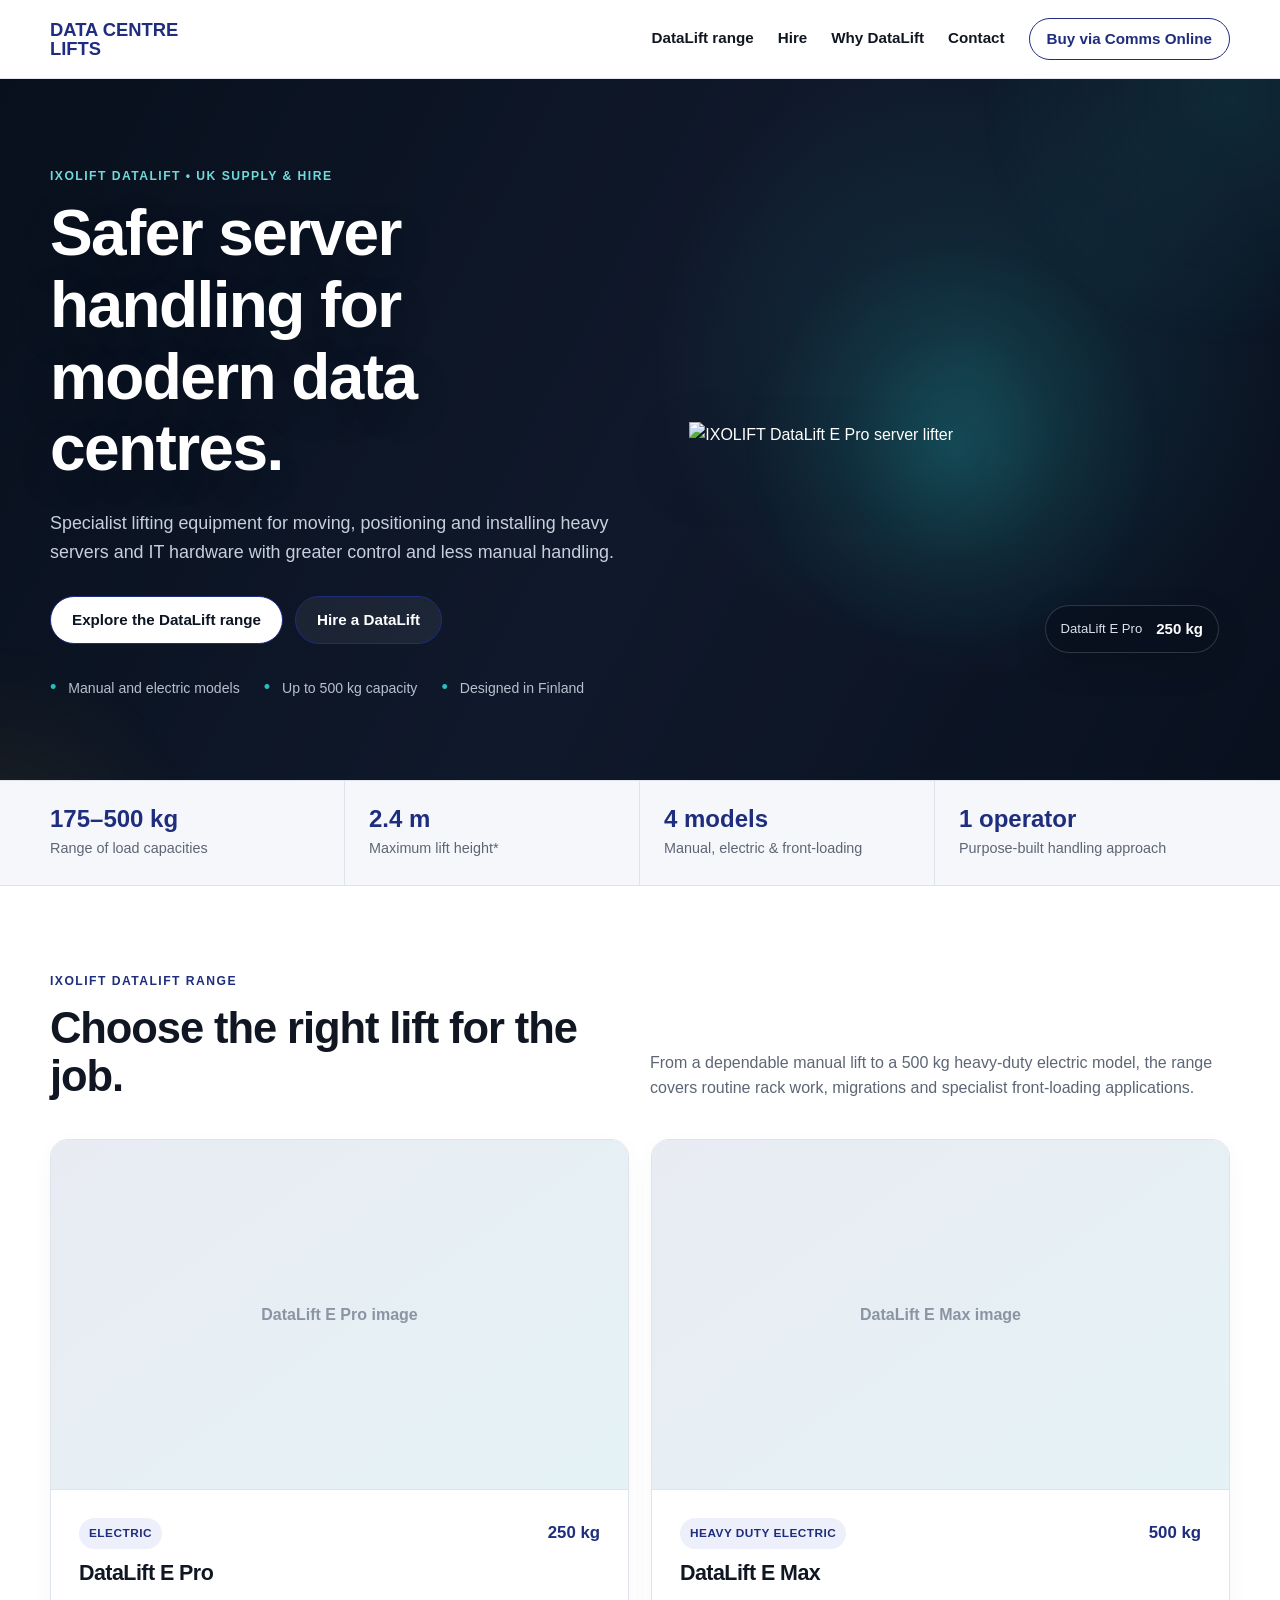
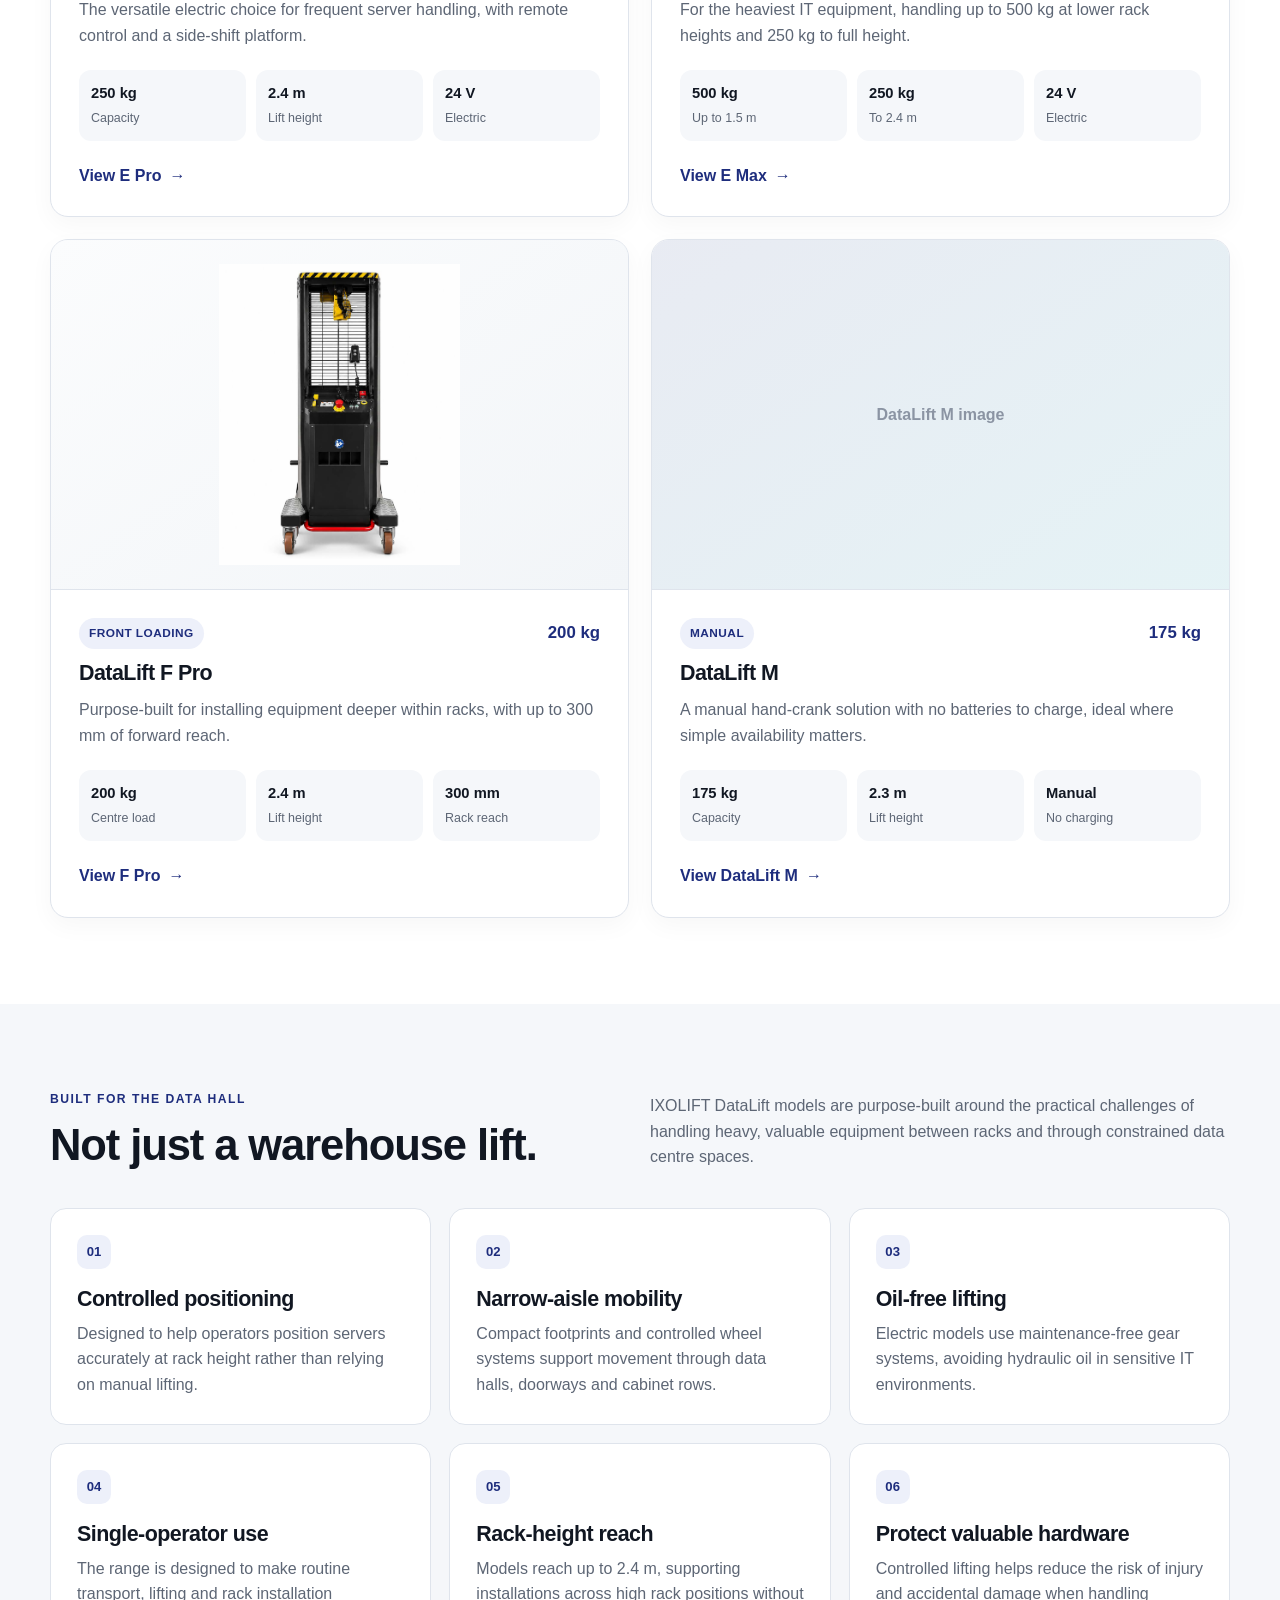
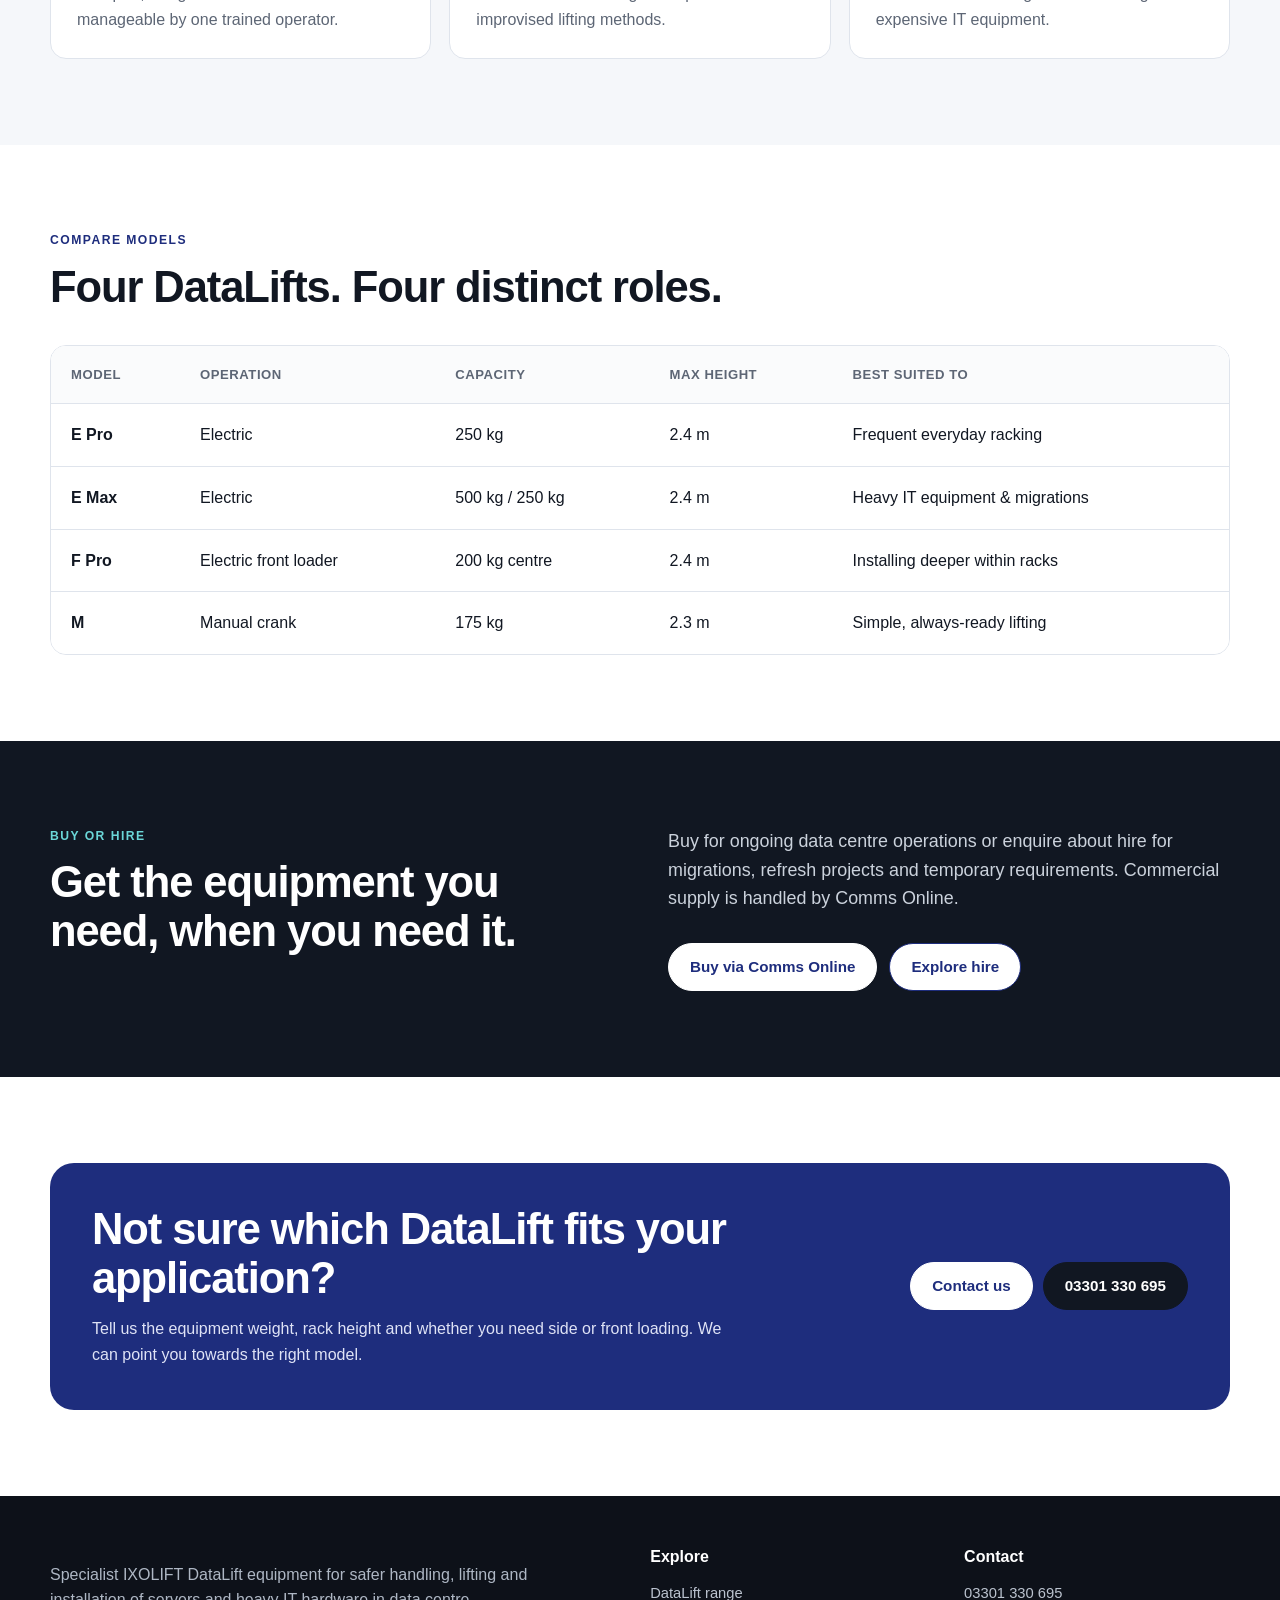
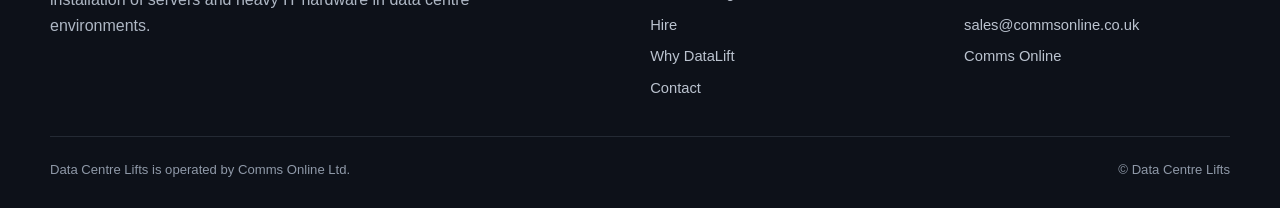
==== index.html @ be3b5c16 "Add DataLift F Pro product images" ====
<!doctype html>
<html lang="en-GB">

<head>
  <meta charset="utf-8">
  <meta name="viewport" content="width=device-width,initial-scale=1">

  <title>Data Centre Lifts | IXOLIFT Server Lifts UK</title>

  <meta
    name="description"
    content="IXOLIFT DataLift server lifting equipment for UK data centres. Compare E Pro, E Max, F Pro and manual DataLift M models, with purchase and hire options."
  >

  <link
    rel="canonical"
    href="https://datacentrelifts.co.uk/"
  >

  <meta
    name="robots"
    content="index,follow,max-image-preview:large"
  >

  <meta
    property="og:type"
    content="website"
  >

  <meta
    property="og:site_name"
    content="Data Centre Lifts"
  >

  <meta
    property="og:title"
    content="Data Centre Lifts | IXOLIFT Server Lifts UK"
  >

  <meta
    property="og:description"
    content="IXOLIFT DataLift server lifting equipment for UK data centres. Compare E Pro, E Max, F Pro and manual DataLift M models, with purchase and hire options."
  >

  <meta
    property="og:url"
    content="https://datacentrelifts.co.uk/"
  >

  <meta
    property="og:image"
    content="https://datacentrelifts.co.uk/images/og-data-centre-lifts.jpg"
  >

  <meta
    name="twitter:card"
    content="summary_large_image"
  >

  <link
    rel="stylesheet"
    href="styles.css"
  >

  <link
    rel="icon"
    href="images/favicon.png"
  >

  <script type="application/ld+json">
  {
    "@context":"https://schema.org",
    "@graph":[
      {
        "@type":"Organization",
        "@id":"https://datacentrelifts.co.uk/#organization",
        "name":"Data Centre Lifts",
        "url":"https://datacentrelifts.co.uk/",
        "telephone":"+44 3301 330 695",
        "email":"sales@commsonline.co.uk",
        "parentOrganization":{
          "@type":"Organization",
          "name":"Comms Online Ltd",
          "url":"https://commsonline.co.uk/"
        }
      },
      {
        "@type":"WebSite",
        "@id":"https://datacentrelifts.co.uk/#website",
        "url":"https://datacentrelifts.co.uk/",
        "name":"Data Centre Lifts",
        "publisher":{
          "@id":"https://datacentrelifts.co.uk/#organization"
        }
      }
    ]
  }
  </script>

</head>

<body>

<header class="site-header">

  <div class="container header-inner">

    <a
      class="brand"
      href="index.html"
      aria-label="Data Centre Lifts home"
    >

      <img
        src="images/data-centre-lifts-logo.png"
        alt="Data Centre Lifts"
        onerror="this.style.display='none';this.nextElementSibling.style.display='block';"
      >

      <span class="brand-fallback">
        DATA CENTRE<br>LIFTS
      </span>

    </a>

    <button
      class="menu-btn"
      aria-label="Open navigation"
      aria-expanded="false"
    >
      <span></span>
      <span></span>
      <span></span>
    </button>

    <nav
      class="nav"
      aria-label="Main navigation"
    >

      <a href="index.html#range">
        DataLift range
      </a>

      <a href="hire.html">
        Hire
      </a>

      <a href="index.html#why">
        Why DataLift
      </a>

      <a href="contact.html">
        Contact
      </a>

      <a
        class="header-cta"
        href="https://commsonline.co.uk/collections/server-lifters"
        target="_blank"
        rel="noopener"
      >
        Buy via Comms Online
      </a>

    </nav>

  </div>

</header>

<main>

<section class="hero hero-network">

  <canvas
    id="network-canvas"
    class="network-canvas"
    aria-hidden="true"
  ></canvas>

  <div
    class="hero-orb hero-orb-one"
    aria-hidden="true"
  ></div>

  <div
    class="hero-orb hero-orb-two"
    aria-hidden="true"
  ></div>

  <div class="container hero-grid">

    <div class="hero-copy">

      <p class="eyebrow">
        IXOLIFT DataLift • UK supply &amp; hire
      </p>

      <h1>
        Safer server handling for modern data centres.
      </h1>

      <p class="lead">
        Specialist lifting equipment for moving,
        positioning and installing heavy servers
        and IT hardware with greater control and
        less manual handling.
      </p>

      <div class="button-row">

        <a
          class="btn btn-hero-primary"
          href="#range"
        >
          Explore the DataLift range
        </a>

        <a
          class="btn btn-hero-secondary"
          href="hire.html"
        >
          Hire a DataLift
        </a>

      </div>

      <div class="hero-note">

        <span>
          Manual and electric models
        </span>

        <span>
          Up to 500 kg capacity
        </span>

        <span>
          Designed in Finland
        </span>

      </div>

    </div>

    <div class="hero-product-wrap">

      <div
        class="hero-product-glow"
        aria-hidden="true"
      ></div>

      <img
        class="hero-product"
        src="images/datalift-e-pro-hero.webp"
        alt="IXOLIFT DataLift E Pro server lifter"
      >

      <div class="hero-model-badge">

        <span>
          DataLift E Pro
        </span>

        <strong>
          250 kg
        </strong>

      </div>

    </div>

  </div>

</section>


<section
  class="stats"
  aria-label="DataLift range summary"
>

  <div class="container stats-grid">

    <div class="stat">
      <strong>175–500 kg</strong>
      <span>Range of load capacities</span>
    </div>

    <div class="stat">
      <strong>2.4 m</strong>
      <span>Maximum lift height*</span>
    </div>

    <div class="stat">
      <strong>4 models</strong>
      <span>Manual, electric &amp; front-loading</span>
    </div>

    <div class="stat">
      <strong>1 operator</strong>
      <span>Purpose-built handling approach</span>
    </div>

  </div>

</section>


<section
  class="section"
  id="range"
>

  <div class="container">

    <div class="section-head">

      <div>

        <p class="eyebrow">
          IXOLIFT DataLift range
        </p>

        <h2>
          Choose the right lift for the job.
        </h2>

      </div>

      <p>
        From a dependable manual lift to a
        500 kg heavy-duty electric model,
        the range covers routine rack work,
        migrations and specialist front-loading
        applications.
      </p>

    </div>


    <div class="product-grid">


      <article class="product-card">

        <div
          class="product-image"
          data-placeholder="DataLift E Pro image"
        >

          <img
            src="images/datalift-e-pro-front.webp"
            alt="IXOLIFT DataLift E Pro 250kg electric server lifter"
            onerror="this.remove()"
          >

        </div>

        <div class="product-body">

          <div class="product-topline">

            <span class="pill">
              Electric
            </span>

            <span class="capacity">
              250 kg
            </span>

          </div>

          <h3>
            DataLift E Pro
          </h3>

          <p>
            The versatile electric choice for
            frequent server handling, with
            remote control and a side-shift platform.
          </p>

          <div class="spec-mini">

            <div>
              <strong>250 kg</strong>
              <span>Capacity</span>
            </div>

            <div>
              <strong>2.4 m</strong>
              <span>Lift height</span>
            </div>

            <div>
              <strong>24 V</strong>
              <span>Electric</span>
            </div>

          </div>

          <a
            class="text-link"
            href="datalift-e-pro.html"
          >
            View E Pro
            <span>→</span>
          </a>

        </div>

      </article>


      <article class="product-card">

        <div
          class="product-image"
          data-placeholder="DataLift E Max image"
        >

          <img
            src="images/datalift-e-max-side.webp"
            alt="IXOLIFT DataLift E Max 500kg heavy-duty server lifter"
            onerror="this.remove()"
          >

        </div>

        <div class="product-body">

          <div class="product-topline">

            <span class="pill">
              Heavy duty electric
            </span>

            <span class="capacity">
              500 kg
            </span>

          </div>

          <h3>
            DataLift E Max
          </h3>

          <p>
            For the heaviest IT equipment,
            handling up to 500 kg at lower
            rack heights and 250 kg to full height.
          </p>

          <div class="spec-mini">

            <div>
              <strong>500 kg</strong>
              <span>Up to 1.5 m</span>
            </div>

            <div>
              <strong>250 kg</strong>
              <span>To 2.4 m</span>
            </div>

            <div>
              <strong>24 V</strong>
              <span>Electric</span>
            </div>

          </div>

          <a
            class="text-link"
            href="datalift-e-max.html"
          >
            View E Max
            <span>→</span>
          </a>

        </div>

      </article>


      <article class="product-card">

        <div
          class="product-image"
          data-placeholder="DataLift F Pro front view"
        >

          <img
            src="images/datalift-f-pro-front.jpg"
            alt="IXOLIFT DataLift F Pro front-loading server lifter"
            onerror="this.remove()"
          >

        </div>

        <div class="product-body">

          <div class="product-topline">

            <span class="pill">
              Front loading
            </span>

            <span class="capacity">
              200 kg
            </span>

          </div>

          <h3>
            DataLift F Pro
          </h3>

          <p>
            Purpose-built for installing equipment
            deeper within racks, with up to
            300 mm of forward reach.
          </p>

          <div class="spec-mini">

            <div>
              <strong>200 kg</strong>
              <span>Centre load</span>
            </div>

            <div>
              <strong>2.4 m</strong>
              <span>Lift height</span>
            </div>

            <div>
              <strong>300 mm</strong>
              <span>Rack reach</span>
            </div>

          </div>

          <a
            class="text-link"
            href="datalift-f-pro.html"
          >
            View F Pro
            <span>→</span>
          </a>

        </div>

      </article>


      <article class="product-card">

        <div
          class="product-image"
          data-placeholder="DataLift M image"
        >

          <img
            src="images/datalift-m-equipment-lifter.jpg"
            alt="IXOLIFT DataLift M 175kg manual server lifter"
            onerror="this.remove()"
          >

        </div>

        <div class="product-body">

          <div class="product-topline">

            <span class="pill">
              Manual
            </span>

            <span class="capacity">
              175 kg
            </span>

          </div>

          <h3>
            DataLift M
          </h3>

          <p>
            A manual hand-crank solution with
            no batteries to charge, ideal where
            simple availability matters.
          </p>

          <div class="spec-mini">

            <div>
              <strong>175 kg</strong>
              <span>Capacity</span>
            </div>

            <div>
              <strong>2.3 m</strong>
              <span>Lift height</span>
            </div>

            <div>
              <strong>Manual</strong>
              <span>No charging</span>
            </div>

          </div>

          <a
            class="text-link"
            href="datalift-m.html"
          >
            View DataLift M
            <span>→</span>
          </a>

        </div>

      </article>


    </div>

  </div>

</section>


<section
  class="section section-soft"
  id="why"
>

  <div class="container">

    <div class="section-head">

      <div>

        <p class="eyebrow">
          Built for the data hall
        </p>

        <h2>
          Not just a warehouse lift.
        </h2>

      </div>

      <p>
        IXOLIFT DataLift models are purpose-built
        around the practical challenges of handling
        heavy, valuable equipment between racks and
        through constrained data centre spaces.
      </p>

    </div>


    <div class="feature-grid">

      <div class="feature">

        <div class="feature-no">
          01
        </div>

        <h3>
          Controlled positioning
        </h3>

        <p>
          Designed to help operators position
          servers accurately at rack height rather
          than relying on manual lifting.
        </p>

      </div>


      <div class="feature">

        <div class="feature-no">
          02
        </div>

        <h3>
          Narrow-aisle mobility
        </h3>

        <p>
          Compact footprints and controlled wheel
          systems support movement through data halls,
          doorways and cabinet rows.
        </p>

      </div>


      <div class="feature">

        <div class="feature-no">
          03
        </div>

        <h3>
          Oil-free lifting
        </h3>

        <p>
          Electric models use maintenance-free
          gear systems, avoiding hydraulic oil
          in sensitive IT environments.
        </p>

      </div>


      <div class="feature">

        <div class="feature-no">
          04
        </div>

        <h3>
          Single-operator use
        </h3>

        <p>
          The range is designed to make routine
          transport, lifting and rack installation
          manageable by one trained operator.
        </p>

      </div>


      <div class="feature">

        <div class="feature-no">
          05
        </div>

        <h3>
          Rack-height reach
        </h3>

        <p>
          Models reach up to 2.4 m, supporting
          installations across high rack positions
          without improvised lifting methods.
        </p>

      </div>


      <div class="feature">

        <div class="feature-no">
          06
        </div>

        <h3>
          Protect valuable hardware
        </h3>

        <p>
          Controlled lifting helps reduce the risk
          of injury and accidental damage when
          handling expensive IT equipment.
        </p>

      </div>

    </div>

  </div>

</section>


<section class="section">

  <div class="container">

    <div>

      <p class="eyebrow">
        Compare models
      </p>

      <h2>
        Four DataLifts. Four distinct roles.
      </h2>

    </div>


    <div class="comparison-wrap">

      <table class="comparison">

        <thead>

          <tr>
            <th>Model</th>
            <th>Operation</th>
            <th>Capacity</th>
            <th>Max height</th>
            <th>Best suited to</th>
          </tr>

        </thead>

        <tbody>

          <tr>
            <td>E Pro</td>
            <td>Electric</td>
            <td>250 kg</td>
            <td>2.4 m</td>
            <td>Frequent everyday racking</td>
          </tr>

          <tr>
            <td>E Max</td>
            <td>Electric</td>
            <td>500 kg / 250 kg</td>
            <td>2.4 m</td>
            <td>Heavy IT equipment &amp; migrations</td>
          </tr>

          <tr>
            <td>F Pro</td>
            <td>Electric front loader</td>
            <td>200 kg centre</td>
            <td>2.4 m</td>
            <td>Installing deeper within racks</td>
          </tr>

          <tr>
            <td>M</td>
            <td>Manual crank</td>
            <td>175 kg</td>
            <td>2.3 m</td>
            <td>Simple, always-ready lifting</td>
          </tr>

        </tbody>

      </table>

    </div>

  </div>

</section>


<section class="section section-dark">

  <div class="container two-col">

    <div>

      <p class="eyebrow">
        Buy or hire
      </p>

      <h2>
        Get the equipment you need,
        when you need it.
      </h2>

    </div>


    <div>

      <p class="lead">
        Buy for ongoing data centre operations
        or enquire about hire for migrations,
        refresh projects and temporary requirements.
        Commercial supply is handled by Comms Online.
      </p>

      <div class="button-row">

        <a
          class="btn btn-light"
          href="https://commsonline.co.uk/collections/server-lifters"
          target="_blank"
          rel="noopener"
        >
          Buy via Comms Online
        </a>

        <a
          class="btn btn-secondary"
          href="hire.html"
        >
          Explore hire
        </a>

      </div>

    </div>

  </div>

</section>


<section class="section">

  <div class="container cta-panel">

    <div>

      <h2>
        Not sure which DataLift fits your application?
      </h2>

      <p>
        Tell us the equipment weight,
        rack height and whether you need
        side or front loading.
        We can point you towards the right model.
      </p>

    </div>


    <div class="cta-actions">

      <a
        class="btn btn-light"
        href="contact.html"
      >
        Contact us
      </a>

      <a
        class="btn btn-dark"
        href="tel:03301330695"
      >
        03301 330 695
      </a>

    </div>

  </div>

</section>

</main>


<footer class="site-footer">

  <div class="container">

    <div class="footer-grid">

      <div class="footer-brand">

        <img
          src="images/data-centre-lifts-logo.png"
          alt="Data Centre Lifts"
          onerror="this.style.display='none';"
        >

        <p>
          Specialist IXOLIFT DataLift equipment
          for safer handling, lifting and installation
          of servers and heavy IT hardware
          in data centre environments.
        </p>

      </div>


      <div>

        <div class="footer-title">
          Explore
        </div>

        <div class="footer-links">

          <a href="index.html#range">
            DataLift range
          </a>

          <a href="hire.html">
            Hire
          </a>

          <a href="index.html#why">
            Why DataLift
          </a>

          <a href="contact.html">
            Contact
          </a>

        </div>

      </div>


      <div>

        <div class="footer-title">
          Contact
        </div>

        <div class="footer-links">

          <a href="tel:03301330695">
            03301 330 695
          </a>

          <a href="mailto:sales@commsonline.co.uk">
            sales@commsonline.co.uk
          </a>

          <a
            href="https://commsonline.co.uk"
            target="_blank"
            rel="noopener"
          >
            Comms Online
          </a>

        </div>

      </div>

    </div>


    <div class="footer-bottom">

      <div>
        Data Centre Lifts is operated by Comms Online Ltd.
      </div>

      <span>
        © <span data-year></span> Data Centre Lifts
      </span>

    </div>

  </div>

</footer>


<script src="script.js?v=4"></script>

</body>
</html>
---- styles.css ----
:root{
  --navy:#1e2d7d;
  --navy-dark:#151f55;
  --ink:#111722;
  --muted:#5d6675;
  --line:#dfe4ec;
  --soft:#f5f7fa;
  --white:#ffffff;
  --accent:#27bfc0;
  --max:1180px;
  --radius:18px;
  --shadow:0 16px 42px rgba(17,23,34,.08);
}

*{
  box-sizing:border-box;
}

html{
  scroll-behavior:smooth;
}

body{
  margin:0;
  color:var(--ink);
  background:var(--white);
  font-family:
    Inter,
    ui-sans-serif,
    -apple-system,
    BlinkMacSystemFont,
    "Segoe UI",
    Roboto,
    Arial,
    sans-serif;
  line-height:1.6;
  -webkit-font-smoothing:antialiased;
}

img{
  max-width:100%;
  display:block;
}

a{
  color:inherit;
  text-decoration:none;
}

button,
input,
textarea,
select{
  font:inherit;
}

.container{
  width:min(
    calc(100% - 40px),
    var(--max)
  );
  margin-inline:auto;
}

.eyebrow{
  margin:0 0 12px;
  color:var(--navy);
  font-size:.76rem;
  font-weight:800;
  letter-spacing:.12em;
  text-transform:uppercase;
}

h1,
h2,
h3{
  margin:0;
  line-height:1.12;
  letter-spacing:-.025em;
}

h1{
  font-size:clamp(
    2.45rem,
    5vw,
    4.6rem
  );
  max-width:900px;
}

h2{
  font-size:clamp(
    2rem,
    3.4vw,
    3.2rem
  );
}

h3{
  font-size:1.34rem;
}

p{
  margin:0;
  color:var(--muted);
}

.lead{
  font-size:1.12rem;
  max-width:720px;
}

.small{
  font-size:.92rem;
}

/* HEADER */

.site-header{
  position:sticky;
  top:0;
  z-index:50;
  background:rgba(255,255,255,.94);
  border-bottom:
    1px solid rgba(223,228,236,.9);
  backdrop-filter:blur(14px);
}

.header-inner{
  min-height:78px;
  display:flex;
  align-items:center;
  justify-content:space-between;
  gap:28px;
}

.brand{
  display:flex;
  align-items:center;
  min-width:210px;
}

.brand img{
  height:47px;
  width:auto;
  max-width:265px;
  object-fit:contain;
}

.brand-fallback{
  display:none;
  color:var(--navy);
  font-weight:850;
  font-size:1.15rem;
  line-height:1.05;
}

.nav{
  display:flex;
  align-items:center;
  gap:24px;
  font-size:.95rem;
  font-weight:650;
}

.nav a{
  padding:9px 0;
  border-bottom:
    2px solid transparent;
}

.nav a:hover,
.nav a[aria-current="page"]{
  color:var(--navy);
  border-color:var(--accent);
}

.header-cta{
  display:inline-flex;
  align-items:center;
  justify-content:center;
  min-height:42px;
  padding:0 17px!important;
  border:
    1px solid var(--navy)!important;
  border-radius:999px;
  color:var(--navy)!important;
}

.header-cta:hover{
  background:var(--navy);
  color:white!important;
}

.menu-btn{
  display:none;
  border:0;
  background:transparent;
  padding:8px;
  cursor:pointer;
}

.menu-btn span{
  display:block;
  width:24px;
  height:2px;
  background:var(--ink);
  margin:5px 0;
}

/* HERO */

.hero{
  position:relative;
  padding:88px 0 78px;
  overflow:hidden;
}

.hero-network{
  isolation:isolate;
  color:white;
  background:
    radial-gradient(
      circle at 76% 40%,
      rgba(39,191,192,.14),
      transparent 30%
    ),
    linear-gradient(
      118deg,
      #08101d 0%,
      #10192b 52%,
      #09111f 100%
    );
}

.network-canvas{
  position:absolute;
  inset:0;
  z-index:-3;
  width:100%;
  height:100%;
  pointer-events:none;
}

.hero-orb{
  position:absolute;
  z-index:-2;
  border-radius:50%;
  filter:blur(2px);
  pointer-events:none;
}

.hero-orb-one{
  width:520px;
  height:520px;
  right:-210px;
  top:-240px;
  background:
    radial-gradient(
      circle,
      rgba(39,191,192,.12),
      transparent 68%
    );
}

.hero-orb-two{
  width:420px;
  height:420px;
  left:-220px;
  bottom:-280px;
  background:
    radial-gradient(
      circle,
      rgba(255,197,38,.07),
      transparent 70%
    );
}

.hero-grid{
  position:relative;
  z-index:2;
  display:grid;
  grid-template-columns:
    minmax(0,1.02fr)
    minmax(380px,.98fr);
  gap:54px;
  align-items:center;
}

.hero-copy .eyebrow{
  color:#71d9da;
}

.hero-copy h1{
  color:white;
  text-shadow:
    0 12px 38px rgba(0,0,0,.18);
}

.hero-copy .lead{
  margin-top:24px;
  color:#c7cfdb;
  max-width:690px;
}

.hero-product-wrap{
  position:relative;
  min-height:520px;
  display:flex;
  align-items:center;
  justify-content:center;
}

.hero-product-glow{
  position:absolute;
  width:76%;
  aspect-ratio:1;
  border-radius:50%;
  background:
    radial-gradient(
      circle,
      rgba(39,191,192,.24),
      rgba(39,191,192,.07) 38%,
      transparent 70%
    );
  filter:blur(8px);
  transform:translateY(3%);
}

.hero-product{
  position:relative;
  z-index:2;
  width:min(96%,540px);
  max-height:550px;
  object-fit:contain;
  filter:
    drop-shadow(
      0 28px 34px rgba(0,0,0,.42)
    );
}

.hero-model-badge{
  position:absolute;
  z-index:3;
  right:2%;
  bottom:8%;
  display:flex;
  align-items:center;
  gap:14px;
  padding:11px 15px;
  border:
    1px solid rgba(255,255,255,.16);
  border-radius:999px;
  color:#dce2eb;
  background:rgba(8,16,29,.68);
  backdrop-filter:blur(12px);
  box-shadow:
    0 12px 32px rgba(0,0,0,.18);
  font-size:.82rem;
}

.hero-model-badge strong{
  color:white;
  font-size:.94rem;
}

.btn-hero-primary{
  background:#fff;
  border-color:#fff;
  color:#0c1524;
}

.btn-hero-primary:hover{
  background:#eef3f7;
  border-color:#eef3f7;
  transform:translateY(-1px);
}

.btn-hero-secondary{
  border-color:
    rgba(255,255,255,.4);
  background:
    rgba(255,255,255,.06);
  color:#fff;
}

.btn-hero-secondary:hover{
  background:
    rgba(255,255,255,.12);
  transform:translateY(-1px);
}

.button-row{
  display:flex;
  flex-wrap:wrap;
  gap:12px;
  margin-top:30px;
}

.btn{
  display:inline-flex;
  align-items:center;
  justify-content:center;
  min-height:48px;
  padding:0 21px;
  border-radius:999px;
  border:1px solid var(--navy);
  font-weight:750;
  font-size:.95rem;
  transition:.18s ease;
}

.btn-primary{
  background:var(--navy);
  color:white;
}

.btn-primary:hover{
  background:var(--navy-dark);
  transform:translateY(-1px);
}

.btn-secondary{
  background:white;
  color:var(--navy);
}

.btn-secondary:hover{
  background:var(--soft);
  transform:translateY(-1px);
}

.btn-dark{
  background:var(--ink);
  border-color:var(--ink);
  color:white;
}

.btn-light{
  background:white;
  border-color:white;
  color:var(--navy);
}

.hero-image,
.product-image,
.page-image{
  position:relative;
  min-height:460px;
  background:
    linear-gradient(
      145deg,
      rgba(30,45,125,.06),
      rgba(39,191,192,.08)
    ),
    var(--soft);
  border:1px solid var(--line);
  border-radius:28px;
  overflow:hidden;
}

.hero-image:before,
.product-image:before,
.page-image:before{
  content:attr(data-placeholder);
  position:absolute;
  inset:0;
  display:grid;
  place-items:center;
  padding:30px;
  color:#8b94a3;
  text-align:center;
  font-weight:700;
}

.hero-image img,
.product-image img,
.page-image img{
  position:absolute;
  inset:0;
  width:100%;
  height:100%;
  object-fit:cover;
  background:white;
}

.hero-note{
  display:flex;
  gap:24px;
  flex-wrap:wrap;
  margin-top:28px;
  color:#b7c0cd;
  font-size:.88rem;
}

.hero-note span:before{
  content:"•";
  color:var(--accent);
  font-size:1.3em;
  margin-right:8px;
}

/* STATS */

.stats{
  border-block:
    1px solid var(--line);
  background:var(--soft);
}

.stats-grid{
  display:grid;
  grid-template-columns:
    repeat(4,1fr);
}

.stat{
  padding:25px 24px;
  border-right:
    1px solid var(--line);
}

.stat:first-child{
  padding-left:0;
}

.stat:last-child{
  border-right:0;
}

.stat strong{
  display:block;
  font-size:1.5rem;
  color:var(--navy);
  line-height:1.1;
}

.stat span{
  display:block;
  margin-top:5px;
  color:var(--muted);
  font-size:.9rem;
}

/* MAIN SECTIONS */

.section{
  padding:86px 0;
}

.section-soft{
  background:var(--soft);
}

.section-dark{
  background:var(--ink);
  color:white;
}

.section-dark p,
.section-dark .eyebrow{
  color:#cbd2dc;
}

.section-dark .eyebrow{
  color:#6bd7d8;
}

.section-head{
  display:flex;
  align-items:end;
  justify-content:space-between;
  gap:30px;
  margin-bottom:38px;
}

.section-head p{
  max-width:580px;
}

/* PRODUCTS */

.product-grid{
  display:grid;
  grid-template-columns:
    repeat(2,1fr);
  gap:22px;
}

.product-card{
  overflow:hidden;
  border:
    1px solid var(--line);
  border-radius:var(--radius);
  background:white;
  box-shadow:
    0 8px 24px
    rgba(17,23,34,.035);
}

.product-image{
  min-height:350px;
  border:0;
  border-radius:0;
  border-bottom:
    1px solid var(--line);
}

.product-image img{
  object-fit:contain;
  padding:24px;
  background:
    linear-gradient(
      145deg,
      #fbfcfd,
      #f2f5f8
    );
}

.product-body{
  padding:28px;
}

.product-topline{
  display:flex;
  align-items:center;
  justify-content:space-between;
  gap:16px;
  margin-bottom:12px;
}

.pill{
  display:inline-flex;
  padding:6px 10px;
  border-radius:999px;
  background:#edf0fa;
  color:var(--navy);
  font-size:.74rem;
  font-weight:800;
  letter-spacing:.04em;
  text-transform:uppercase;
}

.capacity{
  color:var(--navy);
  font-weight:850;
  font-size:1.05rem;
}

.product-card p{
  margin-top:12px;
}

.spec-mini{
  display:grid;
  grid-template-columns:
    repeat(3,1fr);
  gap:10px;
  margin:22px 0 0;
}

.spec-mini div{
  padding:12px;
  border-radius:12px;
  background:var(--soft);
}

.spec-mini strong{
  display:block;
  font-size:.92rem;
}

.spec-mini span{
  display:block;
  color:var(--muted);
  font-size:.78rem;
  margin-top:3px;
}

.text-link{
  display:inline-flex;
  align-items:center;
  gap:8px;
  margin-top:22px;
  color:var(--navy);
  font-weight:800;
}

.text-link:hover{
  gap:11px;
}

/* FEATURES */

.feature-grid{
  display:grid;
  grid-template-columns:
    repeat(3,1fr);
  gap:18px;
  margin-top:36px;
}

.feature{
  padding:26px;
  border:
    1px solid var(--line);
  border-radius:16px;
  background:white;
}

.feature-no{
  width:34px;
  height:34px;
  display:grid;
  place-items:center;
  border-radius:10px;
  background:#edf0fa;
  color:var(--navy);
  font-size:.82rem;
  font-weight:850;
  margin-bottom:18px;
}

.feature p{
  margin-top:10px;
}

/* COMPARISON */

.comparison-wrap{
  overflow:auto;
  margin-top:34px;
  border:
    1px solid var(--line);
  border-radius:16px;
}

.comparison{
  width:100%;
  min-width:790px;
  border-collapse:collapse;
  background:white;
}

.comparison th,
.comparison td{
  padding:18px 20px;
  text-align:left;
  border-bottom:
    1px solid var(--line);
}

.comparison th{
  font-size:.82rem;
  text-transform:uppercase;
  letter-spacing:.04em;
  color:var(--muted);
  background:#fafbfc;
}

.comparison tr:last-child td{
  border-bottom:0;
}

.comparison td:first-child{
  font-weight:750;
}

/* CTA */

.cta-panel{
  display:grid;
  grid-template-columns:
    1.3fr .7fr;
  gap:36px;
  align-items:center;
  padding:42px;
  border-radius:24px;
  background:var(--navy);
  color:white;
}

.cta-panel p{
  color:#dfe3f6;
  margin-top:14px;
  max-width:650px;
}

.cta-actions{
  display:flex;
  justify-content:flex-end;
  flex-wrap:wrap;
  gap:10px;
}

/* FOOTER */

.site-footer{
  padding:48px 0 28px;
  background:#0d1119;
  color:white;
}

.footer-grid{
  display:grid;
  grid-template-columns:
    1.35fr .65fr .65fr;
  gap:48px;
}

.footer-brand img{
  height:45px;
  width:auto;
  max-width:260px;
  filter:
    brightness(0)
    invert(1);
}

.footer-brand p{
  color:#aeb7c4;
  margin-top:18px;
  max-width:520px;
}

.footer-title{
  font-weight:800;
  margin-bottom:13px;
}

.footer-links{
  display:grid;
  gap:8px;
  color:#bbc3cf;
  font-size:.92rem;
}

.footer-links a:hover{
  color:white;
}

.footer-bottom{
  display:flex;
  justify-content:space-between;
  gap:20px;
  margin-top:36px;
  padding-top:22px;
  border-top:
    1px solid #242a34;
  color:#8f99a8;
  font-size:.82rem;
}

/* INNER PAGES */

.page-hero{
  padding:58px 0 48px;
}

.breadcrumbs{
  display:flex;
  gap:8px;
  color:var(--muted);
  font-size:.84rem;
  margin-bottom:26px;
}

.breadcrumbs a:hover{
  color:var(--navy);
}

.page-hero-grid{
  display:grid;
  grid-template-columns:
    1fr 1fr;
  gap:50px;
  align-items:center;
}

.page-hero .lead{
  margin-top:18px;
}

.page-image{
  min-height:430px;
}

.page-image img{
  object-fit:contain;
  padding:24px;
  background:
    linear-gradient(
      145deg,
      #fbfcfd,
      #f2f5f8
    );
}

.key-specs{
  display:grid;
  grid-template-columns:
    repeat(4,1fr);
  gap:12px;
  margin-top:30px;
}

.key-spec{
  border:
    1px solid var(--line);
  border-radius:14px;
  padding:15px;
  background:white;
}

.key-spec strong{
  display:block;
  color:var(--navy);
}

.key-spec span{
  display:block;
  color:var(--muted);
  font-size:.78rem;
  margin-top:3px;
}

.two-col{
  display:grid;
  grid-template-columns:
    1fr 1fr;
  gap:56px;
  align-items:start;
}

.check-list{
  list-style:none;
  padding:0;
  margin:26px 0 0;
  display:grid;
  gap:13px;
}

.check-list li{
  position:relative;
  padding-left:28px;
  color:var(--muted);
}

.check-list li:before{
  content:"✓";
  position:absolute;
  left:0;
  top:0;
  color:var(--navy);
  font-weight:900;
}

.spec-table{
  width:100%;
  border-collapse:collapse;
  margin-top:24px;
  border:
    1px solid var(--line);
}

.spec-table th,
.spec-table td{
  padding:14px 16px;
  border-bottom:
    1px solid var(--line);
  text-align:left;
}

.spec-table th{
  width:48%;
  background:var(--soft);
  font-size:.88rem;
}

.spec-table tr:last-child th,
.spec-table tr:last-child td{
  border-bottom:0;
}

.info-card{
  padding:28px;
  border-radius:18px;
  background:var(--soft);
  border:
    1px solid var(--line);
}

.info-card h3{
  margin-bottom:10px;
}

.hire-cards{
  display:grid;
  grid-template-columns:
    repeat(3,1fr);
  gap:18px;
  margin-top:34px;
}

.hire-card{
  padding:28px;
  border:
    1px solid var(--line);
  border-radius:18px;
  background:white;
}

.hire-card p{
  margin-top:10px;
}

.contact-grid{
  display:grid;
  grid-template-columns:
    1fr 1fr;
  gap:24px;
  margin-top:34px;
}

.contact-card{
  padding:30px;
  border:
    1px solid var(--line);
  border-radius:18px;
  background:white;
}

.contact-card strong{
  display:block;
  font-size:1.12rem;
  margin-bottom:8px;
}

.contact-card a{
  color:var(--navy);
  font-weight:800;
}

.notice{
  margin-top:24px;
  padding:18px 20px;
  border-left:
    4px solid var(--accent);
  background:#f3fbfb;
  color:var(--muted);
}

/* PRODUCT GALLERY */

.product-gallery-section{
  padding:0 0 26px;
  background:white;
}

.product-gallery-two{grid-template-columns:repeat(2,1fr)}
.product-gallery{
  display:grid;
  grid-template-columns:
    repeat(3,1fr);
  gap:14px;
}

.product-gallery figure{
  margin:0;
  border:
    1px solid var(--line);
  border-radius:16px;
  overflow:hidden;
  background:var(--soft);
}

.product-gallery figure img{
  width:100%;
  height:280px;
  object-fit:contain;
  padding:18px;
  background:
    linear-gradient(
      145deg,
      #fbfcfd,
      #f2f5f8
    );
}

.product-gallery figcaption{
  padding:11px 14px;
  border-top:
    1px solid var(--line);
  color:var(--muted);
  font-size:.82rem;
  font-weight:700;
}

/* TABLET */

@media (max-width:900px){

  .menu-btn{
    display:block;
  }

  .nav{
    position:absolute;
    left:0;
    right:0;
    top:77px;
    display:none;
    padding:16px 20px 22px;
    flex-direction:column;
    align-items:stretch;
    gap:2px;
    background:white;
    border-bottom:
      1px solid var(--line);
  }

  .nav.open{
    display:flex;
  }

  .nav a{
    padding:11px 0;
  }

  .header-cta{
    margin-top:8px;
  }

  .hero{
    padding:62px 0 56px;
  }

  .hero-grid,
  .page-hero-grid,
  .two-col,
  .cta-panel{
    grid-template-columns:1fr;
  }

  .hero-product-wrap{
    min-height:430px;
  }

  .hero-product{
    max-height:450px;
  }

  .hero-image{
    min-height:390px;
  }

  .stats-grid{
    grid-template-columns:
      repeat(2,1fr);
  }

  .stat{
    border-bottom:
      1px solid var(--line);
  }

  .stat:nth-child(2){
    border-right:0;
  }

  .product-grid{
    grid-template-columns:1fr;
  }

  .feature-grid{
    grid-template-columns:
      1fr 1fr;
  }

  .key-specs{
    grid-template-columns:
      repeat(2,1fr);
  }

  .cta-actions{
    justify-content:flex-start;
  }

  .footer-grid{
    grid-template-columns:
      1fr 1fr;
  }

  .footer-brand{
    grid-column:1/-1;
  }
}

/* MOBILE */

@media (max-width:620px){

  .container{
    width:min(
      calc(100% - 28px),
      var(--max)
    );
  }

  h1{
    font-size:2.5rem;
  }

  h2{
    font-size:2rem;
  }

  .header-inner{
    min-height:70px;
  }

  .brand img{
    height:40px;
    max-width:225px;
  }

  .nav{
    top:69px;
  }

  .hero{
    padding:44px 0 46px;
  }

  .hero-grid{
    gap:20px;
  }

  .hero-product-wrap{
    min-height:340px;
    margin-top:10px;
  }

  .hero-product{
    width:min(92%,370px);
    max-height:360px;
  }

  .hero-model-badge{
    right:0;
    bottom:2%;
    font-size:.76rem;
  }

  .hero-image,
  .page-image{
    min-height:310px;
    border-radius:20px;
  }

  .stats-grid{
    grid-template-columns:
      1fr 1fr;
  }

  .stat{
    padding:18px 14px;
  }

  .stat:first-child{
    padding-left:14px;
  }

  .section{
    padding:62px 0;
  }

  .section-head{
    display:block;
  }

  .section-head p{
    margin-top:15px;
  }

  .feature-grid,
  .hire-cards,
  .contact-grid,
  .footer-grid{
    grid-template-columns:1fr;
  }

  .spec-mini{
    grid-template-columns:
      1fr 1fr;
  }

  .product-image{
    min-height:280px;
  }

  .product-body{
    padding:22px;
  }

  .cta-panel{
    padding:28px;
  }

  .key-specs{
    grid-template-columns:
      1fr 1fr;
  }

  .footer-brand{
    grid-column:auto;
  }

  .footer-bottom{
    display:block;
  }

  .footer-bottom span{
    display:block;
    margin-top:8px;
  }

  .product-gallery{
    grid-template-columns:1fr;
  }

  .product-gallery figure img{
    height:300px;
  }
}

/* REDUCED MOTION */

@media (prefers-reduced-motion: reduce){

  html{
    scroll-behavior:auto;
  }

  .network-canvas{
    display:none;
  }

  .btn{
    transition:none;
  }
}
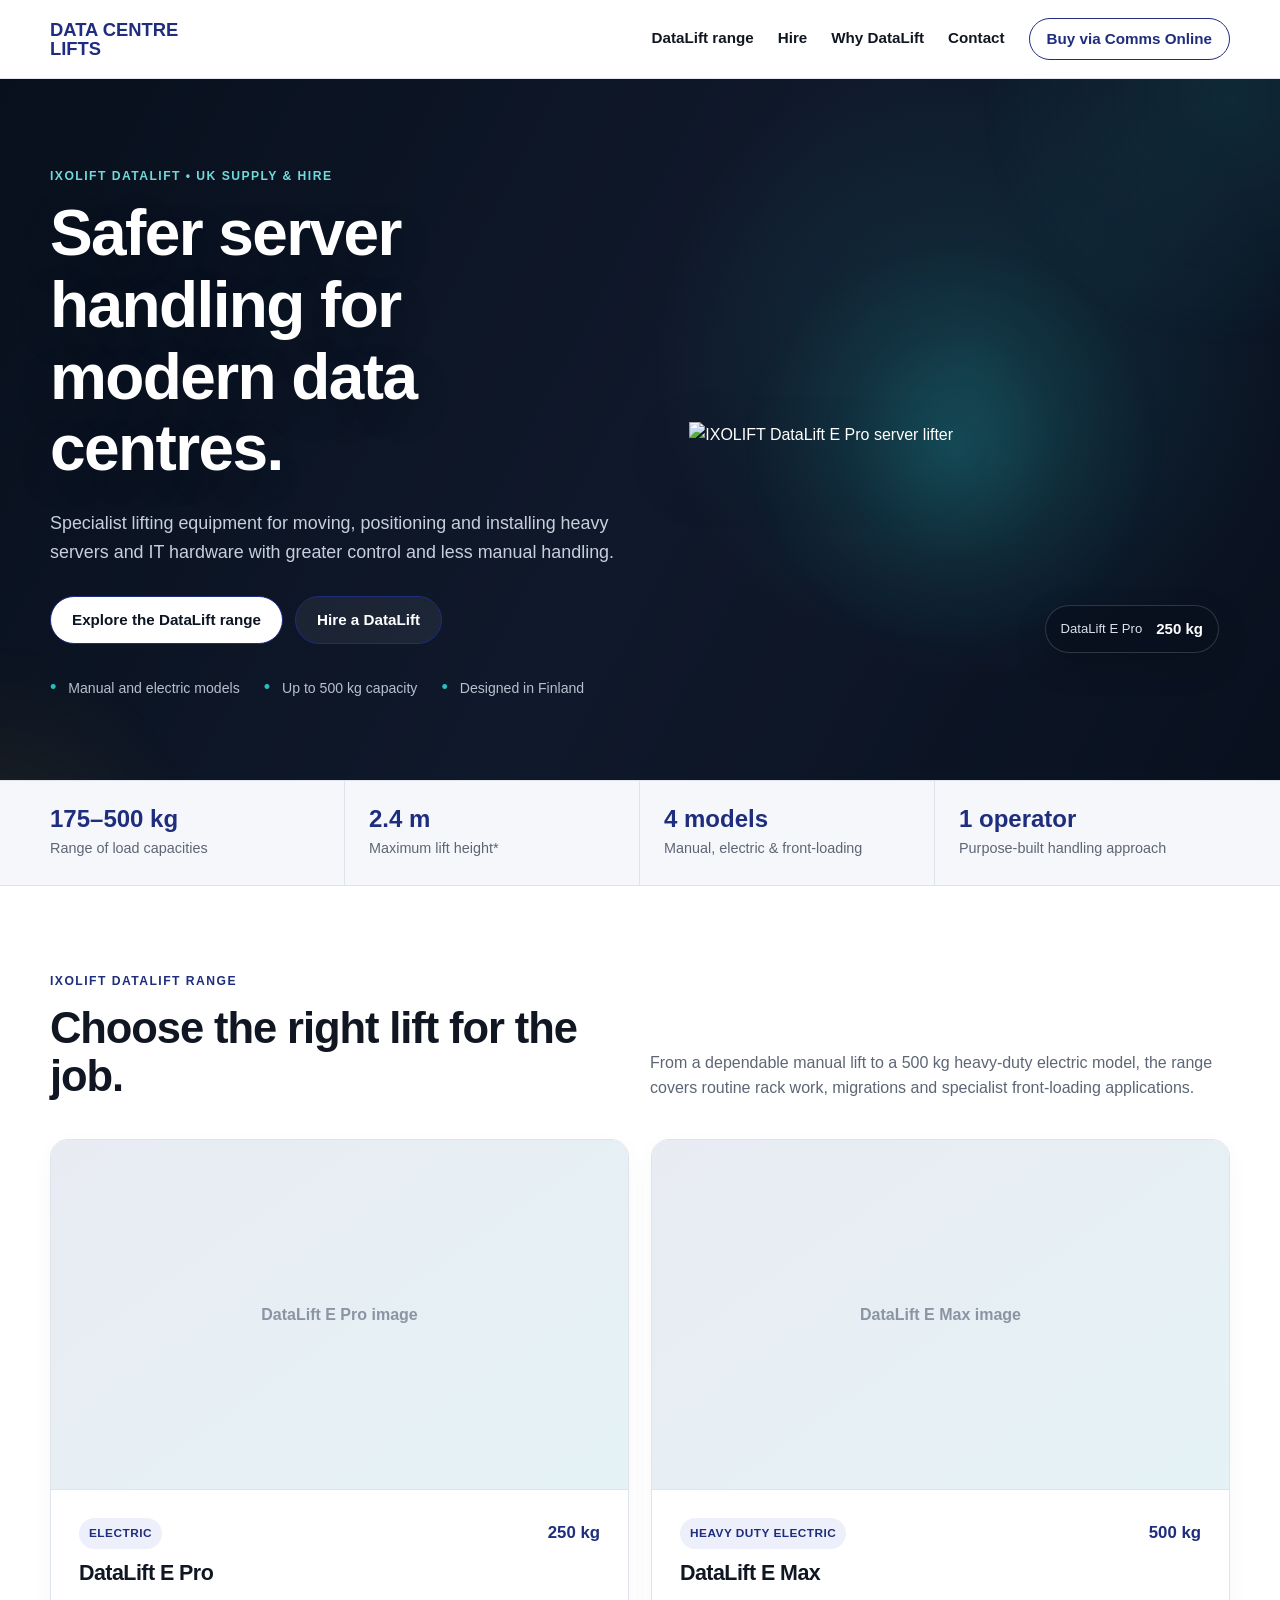
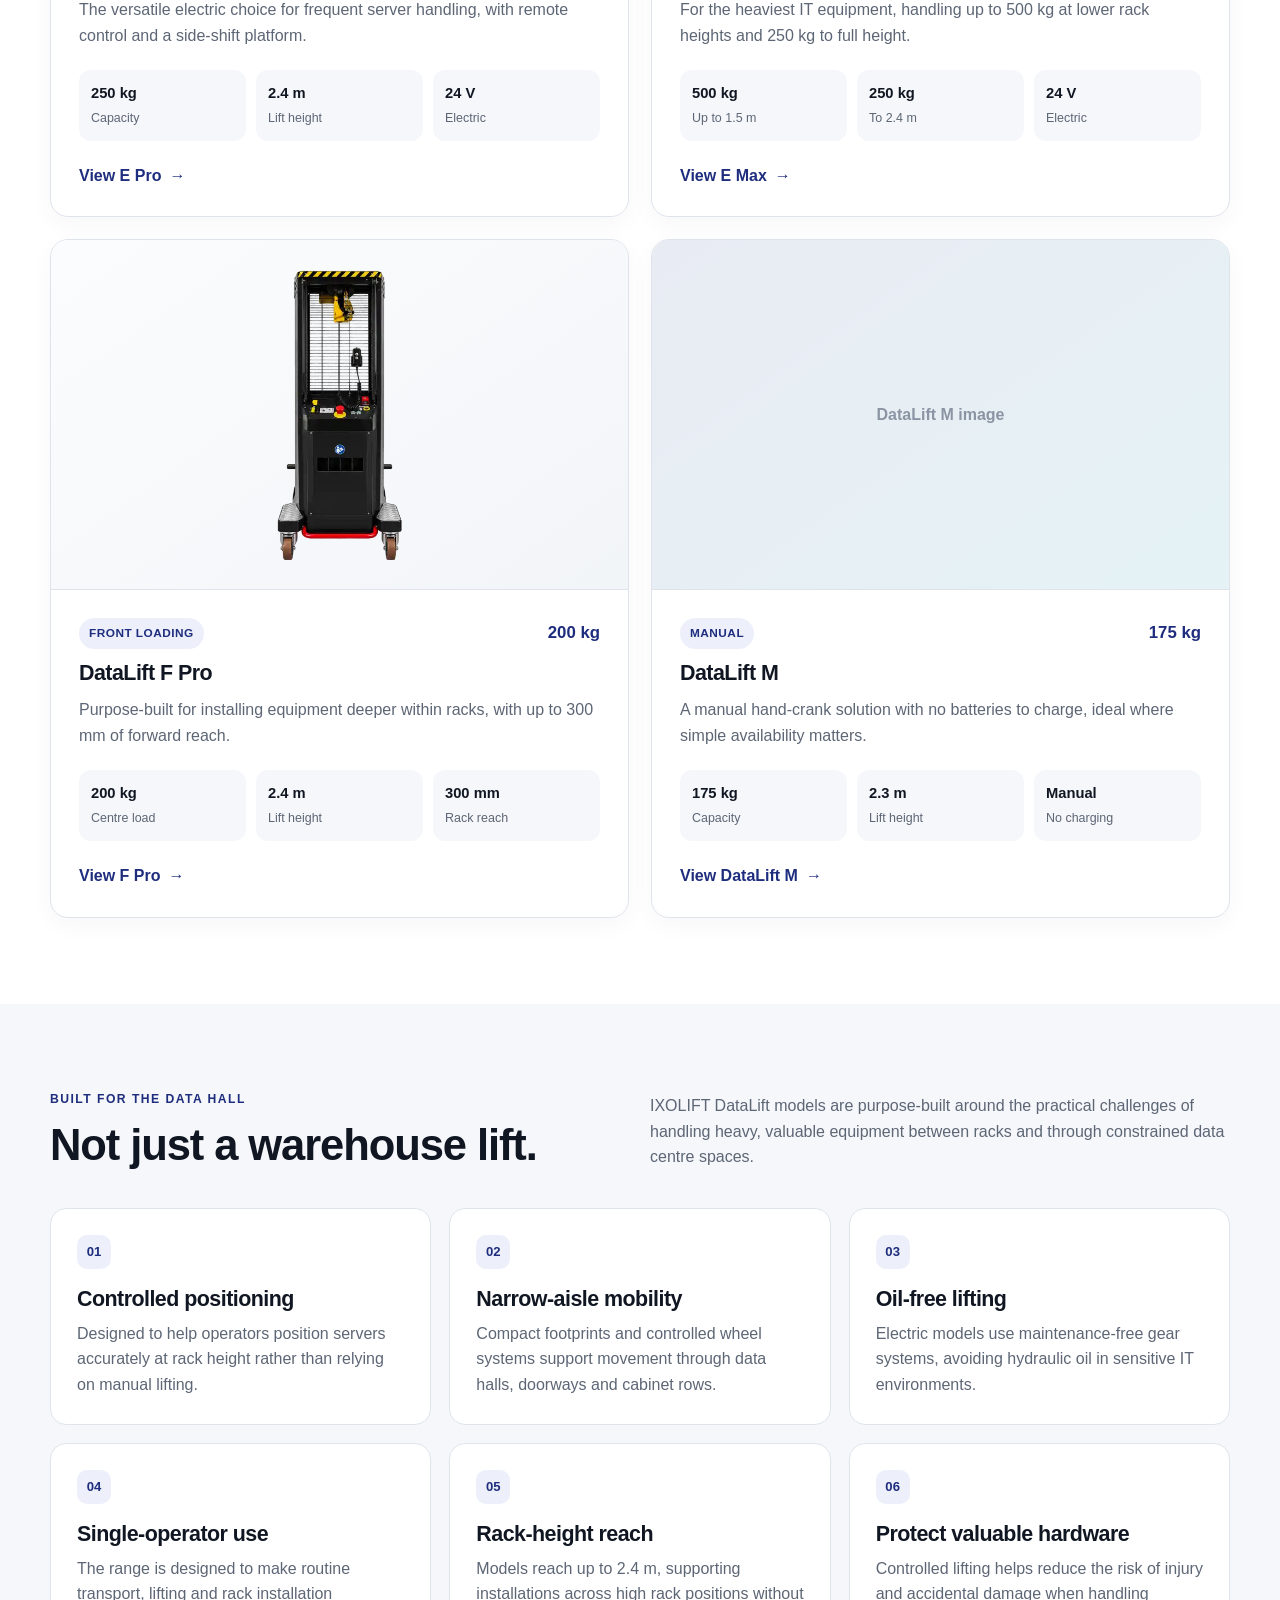
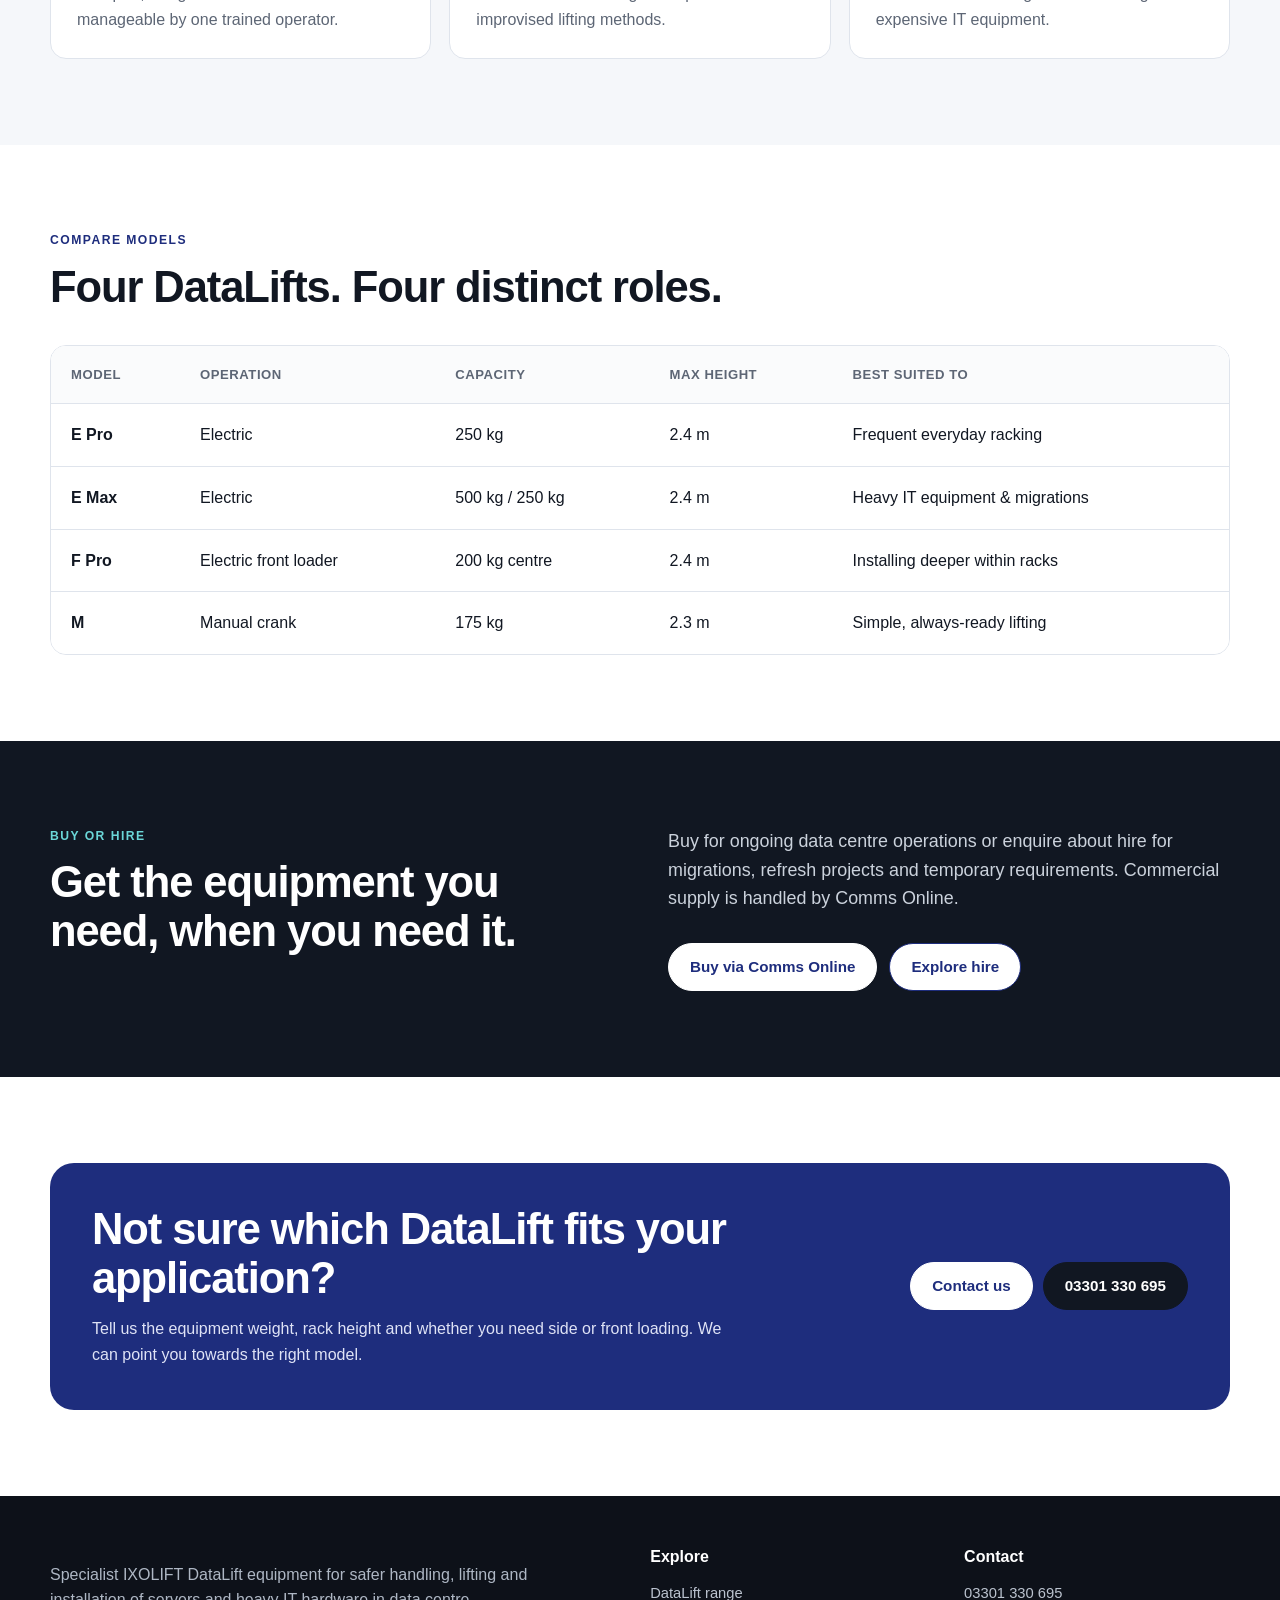
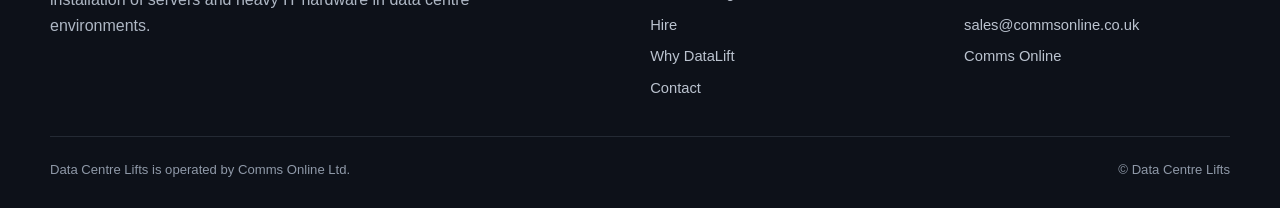
==== commit 3927c181: "Use transparent F Pro image on homepage" ====
--- a/index.html
+++ b/index.html
@@ -493,7 +493,7 @@
         >
 
           <img
-            src="images/datalift-f-pro-front.jpg"
+            src="images/datalift-f-pro-front.webp"
             alt="IXOLIFT DataLift F Pro front-loading server lifter"
             onerror="this.remove()"
           >
